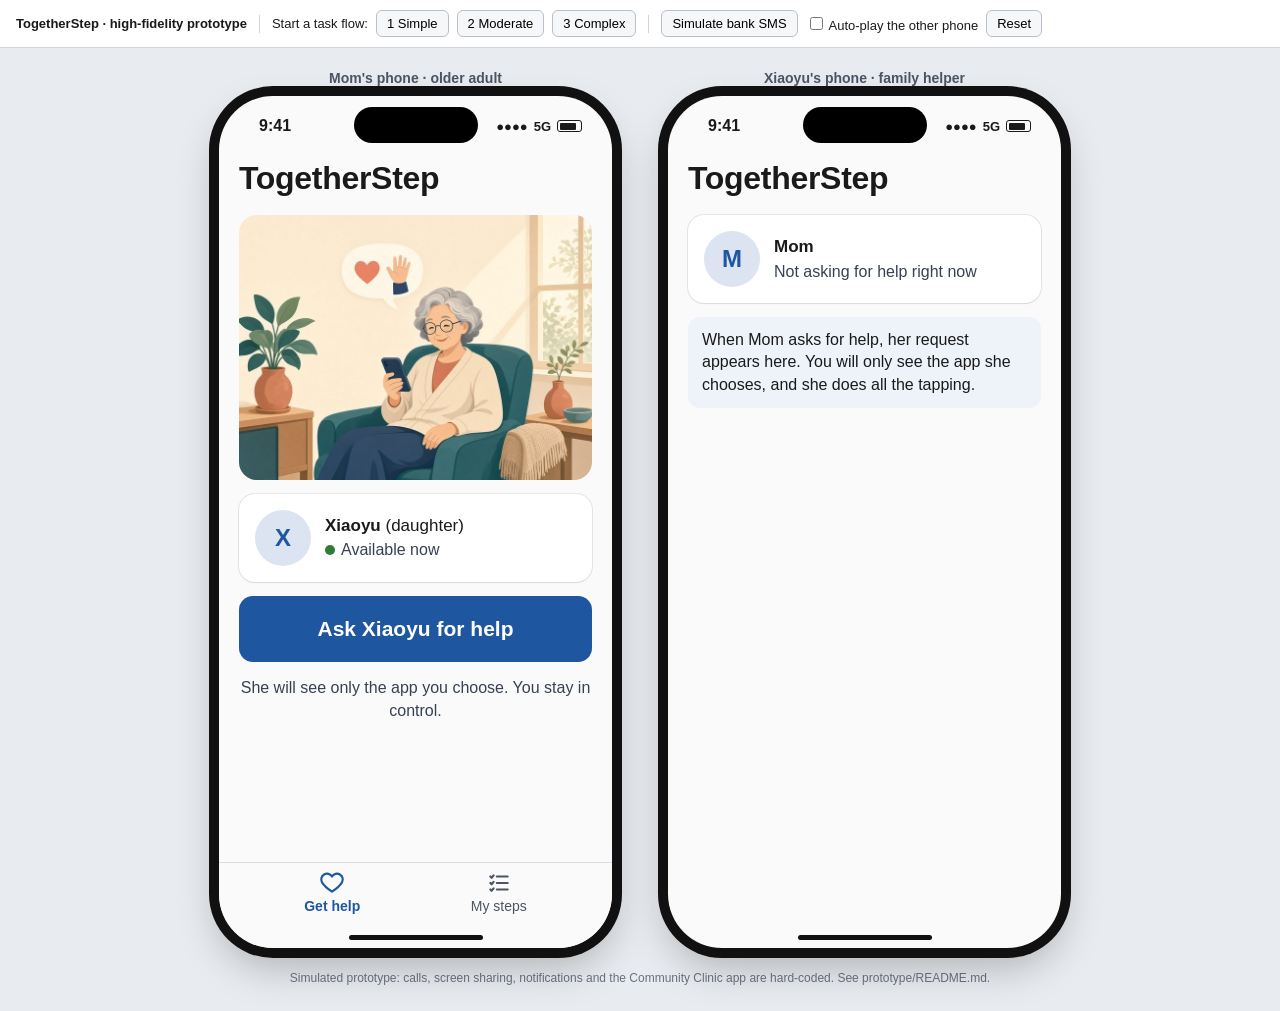
==== hi-fi/index.html @ 4c910368 "Publish the TogetherStep interactive prototype (HCI Assignment 2, Graduate Team 7) Co-authored-by: C" ====
<!doctype html>
<html lang="en">
<head>
<meta charset="utf-8">
<meta name="viewport" content="width=device-width, initial-scale=1">
<title>TogetherStep — high-fidelity prototype</title>
<link rel="stylesheet" href="app.css">
</head>
<body>
<header class="facil" id="facil">
  <strong>TogetherStep · high-fidelity prototype</strong>
  <span class="facil-sep"></span>
  <span>Start a task flow:</span>
  <button data-facil="flow:simple">1 Simple</button>
  <button data-facil="flow:moderate">2 Moderate</button>
  <button data-facil="flow:complex">3 Complex</button>
  <span class="facil-sep"></span>
  <button data-facil="event:bank-sms" title="Simulates a private SMS arriving on Mom's phone">Simulate bank SMS</button>
  <label><input type="checkbox" id="partnerToggle"> Auto-play the other phone</label>
  <button data-facil="reset">Reset</button>
</header>
<main class="stage" id="stage">
  <section class="device" data-role="elder">
    <h2 class="device-label">Mom's phone · older adult</h2>
    <div class="phone" id="phone-elder" aria-label="Mom's phone"></div>
  </section>
  <section class="device" data-role="helper">
    <h2 class="device-label">Xiaoyu's phone · family helper</h2>
    <div class="phone" id="phone-helper" aria-label="Xiaoyu's phone"></div>
  </section>
</main>
<p class="foot">Simulated prototype: calls, screen sharing, notifications and the Community Clinic app are hard-coded. See prototype/README.md.</p>
<div class="pres-title" id="presTitle"></div>
<div class="pres-caption" id="presCaption"></div>
<div class="pres-card" id="presCard"></div>
<script src="app.js"></script>
</body>
</html>
---- hi-fi/app.css ----
:root {
  --primary: #1e56a0;
  --primary-dark: #163f77;
  --accent: #f6993f;
  --safe: #2e7d32;
  --pause-border: #b45309;
  --pause-text: #7c2d12;
  --pause-fill: #fde7c7;
  --danger: #b91c1c;
  --surface: #fafafa;
  --card: #ffffff;
  --text: #1a1a1a;
  --text-2: #4b5563;
  --line: #d9dee5;
  --clinic: #0f766e;
  --font: -apple-system, BlinkMacSystemFont, "SF Pro Text", "Segoe UI", Roboto, "Helvetica Neue", Arial, sans-serif;
}
* { box-sizing: border-box; }
body { margin: 0; background: #e8ebef; font-family: var(--font); color: var(--text); }
button { font-family: inherit; }
.facil { display: flex; flex-wrap: wrap; gap: 8px; align-items: center; padding: 10px 16px; background: #fff; border-bottom: 1px solid #d0d5dc; font-size: 13px; }
.facil button { font: inherit; padding: 5px 10px; border: 1px solid #b8c0cc; border-radius: 6px; background: #f6f7f9; cursor: pointer; }
.facil-sep { width: 1px; height: 18px; background: #d0d5dc; margin: 0 4px; }
.stage { display: flex; gap: 56px; justify-content: center; padding: 22px; flex-wrap: wrap; }
.device-label { font: 600 14px var(--font); color: #4b5563; text-align: center; margin: 0 0 10px; }
.foot { text-align: center; color: #6b7280; font-size: 12px; margin: 0 0 24px; }
body.solo .facil, body.solo .device-label, body.solo .foot { display: none; }

/* presentation mode for the demo video (?present=1) */
body.present { background: #eef1f5; overflow: hidden; }
body.present .facil, body.present .foot { display: none; }
body.present .stage { gap: 120px; padding: 74px 0 0; }
body.present .device-label { font-size: 20px; color: #1f2937; margin-bottom: 14px; }
.pres-title { position: fixed; top: 22px; left: 40px; font: 700 26px var(--font); color: #1e3a5f; z-index: 90; display: none; }
.pres-title small { font-weight: 500; color: #4b5563; margin-left: 12px; font-size: 20px; }
.pres-caption { position: fixed; left: 50%; bottom: 26px; transform: translateX(-50%); max-width: 1400px; width: 80%; background: rgba(17, 24, 39, .9); color: #fff; font: 500 26px/1.4 var(--font); padding: 16px 28px; border-radius: 16px; text-align: center; z-index: 90; display: none; }
body.present .pres-title, body.present .pres-caption:not(:empty) { display: block; }
.pres-card { position: fixed; inset: 0; background: linear-gradient(135deg, #fbf6ee, #e6eef8); z-index: 95; display: none; flex-direction: column; align-items: center; justify-content: center; text-align: center; gap: 18px; font-family: var(--font); color: #1a1a1a; }
.pres-card.on { display: flex; }
.pres-card h1 { font-size: 64px; margin: 0; color: #1e3a5f; }
.pres-card p { font-size: 28px; max-width: 1200px; line-height: 1.45; color: #374151; }
.pres-card img { width: 420px; border-radius: 24px; }
.ripple { position: fixed; width: 54px; height: 54px; margin: -27px 0 0 -27px; border-radius: 50%; background: rgba(246, 153, 63, .45); border: 3px solid rgba(246, 153, 63, .9); pointer-events: none; z-index: 99; animation: rip .7s ease-out forwards; }
@keyframes rip { from { transform: scale(.4); opacity: 1; } to { transform: scale(1.6); opacity: 0; } }
body.solo .stage { padding: 0; }
body.solo .device:not(.active) { display: none; }

/* device chrome */
.phone { position: relative; width: 393px; height: 852px; border-radius: 54px; background: var(--surface); overflow: hidden; box-shadow: 0 0 0 10px #111, 0 18px 40px rgba(0,0,0,.25); }
.island { position: absolute; top: 11px; left: 50%; width: 124px; height: 36px; margin-left: -62px; background: #000; border-radius: 20px; z-index: 60; }
.status { position: absolute; top: 0; left: 0; right: 0; height: 54px; display: flex; justify-content: space-between; align-items: center; padding: 6px 30px 0 40px; font-size: 16px; font-weight: 600; z-index: 55; }
.status .icons { display: flex; gap: 6px; align-items: center; font-size: 13px; }
.batt { width: 25px; height: 12px; border: 1.6px solid currentColor; border-radius: 3px; position: relative; }
.batt::after { content: ""; position: absolute; inset: 1.5px 5px 1.5px 1.5px; background: currentColor; border-radius: 1px; }
.home-ind { position: absolute; bottom: 8px; left: 50%; width: 134px; height: 5px; margin-left: -67px; border-radius: 3px; background: #111; z-index: 58; }
.view { position: absolute; inset: 54px 0 0 0; display: flex; flex-direction: column; }
.scroll { flex: 1; overflow-y: auto; padding: 8px 20px 28px; display: flex; flex-direction: column; gap: 14px; }
.has-tabs .scroll { padding-bottom: 100px; }

/* navigation */
.nav { display: flex; align-items: center; justify-content: space-between; min-height: 48px; padding: 0 12px; }
.nav .nav-btn { min-width: 48px; min-height: 44px; border: 0; background: none; color: var(--primary); font-size: 17px; padding: 0 8px; cursor: pointer; }
.nav .nav-title { font-size: 17px; font-weight: 600; }
.large-title { font-size: 32px; font-weight: 700; margin: 2px 0 4px; letter-spacing: -.3px; }
.tabbar { position: absolute; left: 0; right: 0; bottom: 0; height: 86px; background: rgba(250,250,250,.96); border-top: 1px solid var(--line); display: flex; padding: 6px 30px 30px; z-index: 40; }
.tab { flex: 1; border: 0; background: none; display: flex; flex-direction: column; align-items: center; gap: 2px; font-size: 14px; color: #4b5563; cursor: pointer; min-height: 48px; }
.tab .ic { width: 26px; height: 26px; }
.ic { width: 22px; height: 22px; fill: none; stroke: currentColor; stroke-width: 2; stroke-linecap: round; stroke-linejoin: round; flex: none; }
.app-ico .ic { width: 22px; height: 22px; color: #fff; }
.big-tick .ic { width: 48px; height: 48px; stroke-width: 2.6; }
.big-icon { width: 76px; height: 76px; border-radius: 50%; background: #e8eef7; color: var(--primary); display: flex; align-items: center; justify-content: center; margin: 24px auto 4px; }
.big-icon .ic { width: 38px; height: 38px; }
.big-icon.amber { background: var(--pause-fill); color: var(--pause-text); }
.illus { width: 100%; border-radius: 18px; display: block; }
.illus.sm { width: 168px; margin: 18px auto 0; border-radius: 24px; }
.chev { margin-left: auto; color: #6b7280; }
.tool .ic { width: 24px; height: 24px; }
.scope-chip .ic { width: 16px; height: 16px; }
.list-row.disabled { color: #374151; background: #f3f4f6; }
.mirror-wrap.pointing [data-target]::after { content: ""; position: absolute; inset: -8px -4px; }
.mirror-wrap.pointing [data-target] { position: relative; }
.tab.on { color: var(--primary); font-weight: 600; }

/* text */
h2 { font-size: 22px; margin: 4px 0; }
p { margin: 0; font-size: 17px; line-height: 1.45; }
.sub { color: var(--text-2); }
.small { font-size: 15px; }
.center { text-align: center; }
.spacer { flex: 1; }

/* buttons */
.btn { display: flex; align-items: center; justify-content: center; gap: 8px; width: 100%; min-height: 56px; border-radius: 14px; border: 2px solid transparent; font-size: 19px; font-weight: 600; padding: 10px 16px; cursor: pointer; text-align: center; }
.btn-lg { min-height: 66px; font-size: 21px; }
.btn-primary { background: var(--primary); color: #fff; }
.btn-primary:disabled { background: #9aa5b4; cursor: default; }
.btn-secondary { background: #fff; color: var(--primary); border-color: var(--primary); }
.btn-danger { background: #fff; color: var(--danger); border-color: var(--danger); }
.btn-ghost { background: none; color: var(--primary); min-height: 48px; }
.btn-row { display: flex; gap: 12px; }
.btn-row > .btn { flex: 1; }

/* cards & lists */
.card { background: var(--card); border-radius: 16px; padding: 16px; box-shadow: 0 1px 2px rgba(0,0,0,.06), 0 0 0 1px #e5e7eb; }
.helper-card { display: flex; gap: 14px; align-items: center; }
.avatar { width: 56px; height: 56px; border-radius: 50%; background: #dbe4f0; color: var(--primary); display: flex; align-items: center; justify-content: center; font-weight: 700; font-size: 24px; flex: none; }
.avatar.sm { width: 40px; height: 40px; font-size: 18px; }
.status-dot { display: inline-block; width: 10px; height: 10px; border-radius: 50%; background: var(--safe); margin-right: 6px; }
.list { background: var(--card); border-radius: 16px; overflow: hidden; box-shadow: 0 0 0 1px #e5e7eb; }
.list-row { display: flex; align-items: center; gap: 14px; min-height: 66px; padding: 10px 16px; border-top: 1px solid #eef0f3; width: 100%; background: none; border-left: 0; border-right: 0; border-bottom: 0; text-align: left; font-size: 18px; cursor: pointer; color: var(--text); }
.list-row:first-child { border-top: 0; }
.list-row.sel { background: #eaf1fb; }
.list-row.disabled { color: #8a94a3; cursor: default; }
.app-ico { width: 40px; height: 40px; border-radius: 10px; display: flex; align-items: center; justify-content: center; color: #fff; font-weight: 700; font-size: 18px; flex: none; }
.radio { margin-left: auto; width: 26px; height: 26px; border-radius: 50%; border: 2px solid #9aa5b4; flex: none; display: flex; align-items: center; justify-content: center; color: #fff; font-size: 15px; }
.list-row.sel .radio { background: var(--primary); border-color: var(--primary); }
.facts { display: flex; flex-direction: column; gap: 10px; }
.fact { display: flex; gap: 10px; align-items: flex-start; font-size: 17px; line-height: 1.4; }
.fact .mk { width: 26px; height: 26px; border-radius: 50%; flex: none; display: flex; align-items: center; justify-content: center; font-size: 15px; font-weight: 700; color: #fff; }
.mk.yes { background: var(--safe); }
.mk.no { background: #6b7280; }
.info { background: #eef3fa; border-radius: 12px; padding: 12px 14px; font-size: 16px; line-height: 1.4; }

/* sharing overlay (older adult) */
.share-frame { position: absolute; inset: 0; border: 6px solid var(--safe); border-radius: 54px; pointer-events: none; z-index: 45; }
.share-frame.paused { border-color: var(--pause-border); border-style: dashed; }
.share-bar { display: flex; align-items: center; gap: 8px; margin: 0 10px; padding: 8px 8px 8px 14px; border-radius: 14px; background: #e8f3ea; color: #14532d; font-size: 15px; font-weight: 600; }
.share-bar .lbl { flex: 1; line-height: 1.25; }
.share-bar .sb-btn { min-height: 44px; min-width: 64px; border-radius: 10px; border: 2px solid #14532d; background: #fff; color: #14532d; font-size: 16px; font-weight: 600; cursor: pointer; padding: 0 10px; }
.share-bar .sb-btn.end { border-color: var(--danger); color: var(--danger); }
.share-bar.paused { background: var(--pause-fill); color: var(--pause-text); }
.share-bar .presence { font-weight: 400; font-size: 14px; }
.scope-chip.paused { background: var(--pause-fill); color: var(--pause-text); }
.scope-chip.ended { background: #e5e7eb; color: #374151; }

/* clinic app (simulated third-party app) */
.clinic-head { background: var(--clinic); color: #fff; padding: 12px 18px 14px; }
.clinic-head .ttl { font-size: 20px; font-weight: 700; }
.clinic-head .sub2 { font-size: 14px; opacity: .9; }
.clinic-body { padding: 16px 18px; display: flex; flex-direction: column; gap: 14px; }
.clinic-card { background: #fff; border-radius: 14px; padding: 14px 16px; box-shadow: 0 0 0 1px #dfe5e3; }
.clinic-card .k { font-size: 14px; color: #5b6770; }
.clinic-card .v { font-size: 18px; font-weight: 600; }
.badge { display: inline-block; border-radius: 999px; padding: 3px 10px; font-size: 14px; font-weight: 600; background: #fff4d6; color: #7a4b00; }
.badge.ok { background: #dcf3e2; color: #14532d; }
.c-btn { width: 100%; min-height: 56px; border-radius: 12px; border: 0; background: var(--clinic); color: #fff; font-size: 19px; font-weight: 600; cursor: pointer; }
.c-btn.outline { background: #fff; color: var(--clinic); border: 2px solid var(--clinic); }
.c-link { background: none; border: 0; color: var(--clinic); font-size: 17px; min-height: 44px; cursor: pointer; }
.new-note { background: #fff4d6; color: #7a4b00; border-radius: 10px; padding: 8px 12px; font-size: 15px; }
.is-marked { position: relative; outline: 5px solid var(--accent); outline-offset: 6px; border-radius: 12px; animation: pulse 1.6s ease-in-out infinite; }
@keyframes pulse { 50% { outline-offset: 10px; outline-color: #fbbf74; } }
.big-tick { width: 84px; height: 84px; border-radius: 50%; background: #dcf3e2; color: var(--safe); display: flex; align-items: center; justify-content: center; font-size: 46px; margin: 8px auto 0; }

/* explanation card */
.explain-card { position: absolute; left: 12px; right: 12px; bottom: 20px; background: #fff; border-radius: 20px; padding: 16px; box-shadow: 0 10px 30px rgba(0,0,0,.22), 0 0 0 2px var(--accent); z-index: 46; display: flex; flex-direction: column; gap: 10px; }
.explain-card .who { display: flex; align-items: center; gap: 10px; font-size: 15px; color: var(--text-2); }
.explain-card .say { font-size: 21px; font-weight: 600; line-height: 1.35; }
.explain-card .hint { font-size: 16px; color: var(--text-2); }
.explain-card .btn { min-height: 50px; font-size: 17px; }
.flash { animation: flash .6s 2; }
@keyframes flash { 50% { background: #fff1de; } }

/* overlays */
.scrim { position: absolute; inset: 0; background: rgba(0,0,0,.35); z-index: 50; }
.sheet { position: absolute; left: 0; right: 0; bottom: 0; background: #fff; border-radius: 22px 22px 0 0; padding: 10px 20px 36px; z-index: 51; display: flex; flex-direction: column; gap: 12px; max-height: 78%; overflow-y: auto; }
.sheet .grab { width: 40px; height: 5px; border-radius: 3px; background: #c9ced6; margin: 0 auto 6px; }
.alert { position: absolute; left: 36px; right: 36px; top: 300px; background: #fff; border-radius: 18px; z-index: 52; padding: 20px 18px 12px; text-align: center; display: flex; flex-direction: column; gap: 10px; box-shadow: 0 10px 30px rgba(0,0,0,.25); }
.alert h3 { margin: 0; font-size: 19px; }
.toast { position: absolute; left: 16px; right: 16px; bottom: 34px; background: #1f2937; color: #fff; border-radius: 14px; padding: 13px 16px; font-size: 16px; z-index: 57; text-align: center; }
.notif { position: absolute; top: 56px; left: 10px; right: 10px; background: rgba(255,255,255,.98); border-radius: 18px; padding: 12px 14px; z-index: 56; box-shadow: 0 8px 24px rgba(0,0,0,.18); font-size: 15px; display: flex; gap: 10px; }
.notif .app-ico { width: 34px; height: 34px; font-size: 14px; }
.chip { display: inline-flex; align-items: center; min-height: 44px; border-radius: 22px; border: 2px solid #c3ccd8; background: #fff; padding: 6px 14px; font-size: 16px; margin: 0 8px 8px 0; cursor: pointer; text-align: left; }
.chip.on { border-color: var(--primary); background: #eaf1fb; color: var(--primary); font-weight: 600; }
.field { width: 100%; min-height: 52px; border-radius: 12px; border: 2px solid #c3ccd8; padding: 10px 12px; font-size: 17px; font-family: inherit; }
.preview { border: 2px dashed var(--accent); border-radius: 14px; padding: 10px 12px; font-size: 16px; }

/* helper view */
.scope-chip { display: inline-flex; align-items: center; gap: 6px; background: #e8f3ea; color: #14532d; border-radius: 999px; padding: 6px 12px; font-size: 15px; font-weight: 600; align-self: flex-start; }
.mirror-wrap { position: relative; height: 452px; border-radius: 22px; overflow: hidden; background: #fff; box-shadow: 0 0 0 3px #111; flex: none; }
.mirror { position: absolute; top: 0; left: 0; width: 393px; transform: scale(.898); transform-origin: top left; pointer-events: none; }
.mirror-wrap.pointing { box-shadow: 0 0 0 4px var(--accent); cursor: crosshair; }
.mirror-wrap.pointing .mirror { pointer-events: auto; }
.mirror-wrap.pointing [data-target] { outline: 3px dashed var(--accent); outline-offset: 3px; cursor: pointer; }
.mirror-cover { position: absolute; inset: 0; background: #f3f4f6; display: flex; flex-direction: column; align-items: center; justify-content: center; text-align: center; padding: 28px; gap: 8px; z-index: 3; }
.mirror-cover .big { font-size: 40px; }
.tools { display: grid; grid-template-columns: 1fr 1fr 1fr; gap: 10px; }
.tool { min-height: 64px; border-radius: 14px; border: 2px solid #c3ccd8; background: #fff; display: flex; flex-direction: column; align-items: center; justify-content: center; font-size: 15px; font-weight: 600; color: var(--text); cursor: pointer; gap: 2px; }
.tool .ico { font-size: 20px; }
.tool.on { border-color: var(--accent); background: #fff4e8; }
.status-line { font-size: 16px; padding: 10px 12px; border-radius: 12px; background: #eef3fa; }
.status-line.ok { background: #dcf3e2; color: #14532d; font-weight: 600; }
.call-screen { display: flex; flex-direction: column; align-items: center; gap: 14px; padding-top: 40px; text-align: center; }
.pulse-ring { width: 120px; height: 120px; border-radius: 50%; background: #dbe4f0; display: flex; align-items: center; justify-content: center; font-size: 46px; font-weight: 700; color: var(--primary); box-shadow: 0 0 0 0 rgba(30,86,160,.35); animation: ring 1.6s infinite; }
@keyframes ring { 70% { box-shadow: 0 0 0 22px rgba(30,86,160,0); } 100% { box-shadow: 0 0 0 0 rgba(30,86,160,0); } }
.step-list { margin: 0; padding: 0; list-style: none; display: flex; flex-direction: column; gap: 10px; }
.step-list li { display: flex; gap: 12px; align-items: flex-start; font-size: 18px; line-height: 1.4; }
.step-list .n { width: 30px; height: 30px; border-radius: 50%; background: var(--primary); color: #fff; display: flex; align-items: center; justify-content: center; font-weight: 700; font-size: 16px; flex: none; }
.step-list [contenteditable="true"] { border-bottom: 2px dashed var(--primary); outline: none; }

/* ---------- high-fidelity refinements (heuristic-evaluation fixes) ---------- */
:root { --paused: #334155; --paused-fill: #e2e8f0; --marker: #b45309; }
p.small, .small { font-size: 16px; }
.sub { color: #374151; }
.share-bar { flex-direction: column; align-items: stretch; gap: 8px; padding: 10px 12px; }
.share-bar .sb-top { display: flex; align-items: center; gap: 8px; font-size: 17px; font-weight: 700; }
.share-bar .sb-top .ic { width: 20px; height: 20px; }
.share-bar .callpill { margin-left: auto; display: inline-flex; align-items: center; gap: 4px; font-size: 15px; font-weight: 600; background: rgba(255,255,255,.7); border-radius: 999px; padding: 3px 9px; border: 0; color: inherit; min-height: 32px; cursor: pointer; }
.share-bar .callpill .ic { width: 16px; height: 16px; }
.share-bar .sb-row { display: flex; gap: 10px; }
.share-bar .sb-btn { flex: 1; min-height: 50px; display: inline-flex; align-items: center; justify-content: center; gap: 6px; font-size: 18px; }
.share-bar .sb-btn .ic { width: 20px; height: 20px; }
.share-bar.paused { background: var(--paused-fill); color: var(--paused); }
.share-bar.paused .sb-btn { border-color: var(--paused); color: var(--paused); }
.share-bar.paused .sb-btn.resume { background: var(--primary); border-color: var(--primary); color: #fff; }
.share-bar .presence2 { font-size: 16px; font-weight: 500; }
.share-frame.paused { border: 6px solid var(--paused); border-style: solid; }
.is-marked { outline: 5px solid var(--marker); outline-offset: 6px; box-shadow: 0 0 0 12px rgba(180, 83, 9, .18); animation: pulse2 1.6s ease-in-out infinite; }
@keyframes pulse2 { 50% { box-shadow: 0 0 0 18px rgba(180, 83, 9, .08); } }
.mark-tag { display: inline-flex; align-items: center; gap: 6px; align-self: center; background: var(--marker); color: #fff; font-size: 16px; font-weight: 700; border-radius: 999px; padding: 6px 12px; margin-top: 4px; }
.mark-tag .ic { width: 18px; height: 18px; }
.tip { margin: 8px 10px 0; background: #fff; border-radius: 18px; padding: 12px 14px; box-shadow: 0 6px 18px rgba(0,0,0,.14), 0 0 0 2px var(--marker); display: flex; flex-direction: column; gap: 8px; }
.tip .who { display: flex; align-items: center; gap: 8px; font-size: 16px; color: #374151; }
.tip .who .grow { flex: 1; }
.tip .say { font-size: 20px; font-weight: 600; line-height: 1.35; }
.tip .qa { font-size: 16px; background: #f3f4f6; border-radius: 10px; padding: 8px 10px; max-height: 92px; overflow-y: auto; }
.tip .tip-row { display: flex; gap: 8px; }
.tip .tip-row .btn { min-height: 48px; font-size: 16px; padding: 6px 8px; }
.tip.speaking { box-shadow: 0 6px 18px rgba(0,0,0,.14), 0 0 0 4px var(--primary); }
.tip-mini { margin: 8px 10px 0; display: flex; align-items: center; gap: 8px; background: #fff; border-radius: 14px; padding: 6px 8px 6px 12px; box-shadow: 0 0 0 2px var(--marker); font-size: 16px; }
.tip-mini .btn { width: auto; min-height: 44px; font-size: 16px; padding: 4px 14px; margin-left: auto; }
.hint-inline { color: #7c2d12; background: #fff4e6; border-radius: 10px; padding: 8px 12px; font-size: 16px; }
.fact .mk.shield { background: var(--primary); }
.fact .mk .ic { width: 16px; height: 16px; stroke-width: 2.6; color: #fff; }
.chips-label { font-size: 16px; color: #374151; margin-top: 4px; }
.textarea { width: 100%; min-height: 64px; border-radius: 12px; border: 2px solid var(--primary); padding: 10px 12px; font: 18px/1.4 var(--font); resize: vertical; }
.step-edit { display: flex; gap: 10px; align-items: flex-start; }
.ended-banner { display: flex; gap: 12px; align-items: center; background: #dcf3e2; color: #14532d; border-radius: 16px; padding: 12px 14px; }
.ended-banner .ic { width: 30px; height: 30px; flex: none; }
.ended-banner b { font-size: 20px; }
.warn-banner { background: #fef3c7; color: #78350f; border-radius: 16px; padding: 12px 14px; font-size: 17px; }
.last-time { font-size: 16px; color: #374151; border-top: 1px solid #e5e7eb; padding-top: 8px; margin-top: 4px; }
.field-label { font-size: 16px; font-weight: 600; }
.mirror-wrap { overflow-y: auto; }
.mirror-wrap .mirror { position: relative; transform: none; zoom: .898; }
.mirror-wrap.pointing [data-target] { outline: 3px dashed var(--marker); }
.mirror-hint { font-size: 15px; color: #374151; text-align: center; }
.tool[disabled] { opacity: .55; cursor: default; }
.toast { pointer-events: none; }
.saved-card { display: flex; gap: 12px; align-items: center; width: 100%; text-align: left; border: 0; cursor: pointer; font: inherit; }
.reply-chips .chip { font-size: 16px; }
.danger-text { color: var(--danger); }
.c-link { min-height: 48px; font-size: 18px; }
.list-row.disabled { color: #374151; background: #f3f4f6; }
.share-bar .callpill { min-height: 44px; padding: 4px 12px; }
.chip { min-height: 48px; }
.nav .nav-btn { min-height: 48px; }
.status-line a { display: inline-flex; align-items: center; min-height: 44px; padding: 0 6px; font-weight: 600; color: var(--primary); }
.clinic-card .k, .clinic-head .sub2, .badge { font-size: 15px; }
.sheet { max-height: 90%; padding-bottom: 44px; }
.sheet .illus.sm { width: 92px !important; margin-top: 0 !important; }
.scope-chip.paused, .big-icon.amber { background: var(--paused-fill); color: var(--paused); }
.preview { border: 2px solid #c3ccd8; background: #f8fafc; }

.share-bar.paused .sb-btn.resume { background: #fff; border-color: var(--primary); color: var(--primary); }
.share-bar.paused .sb-btn.end, .share-bar .sb-btn.end { border-color: var(--danger); color: var(--danger); }
button.notif { border: 0; text-align: left; font: inherit; color: inherit; cursor: pointer; }
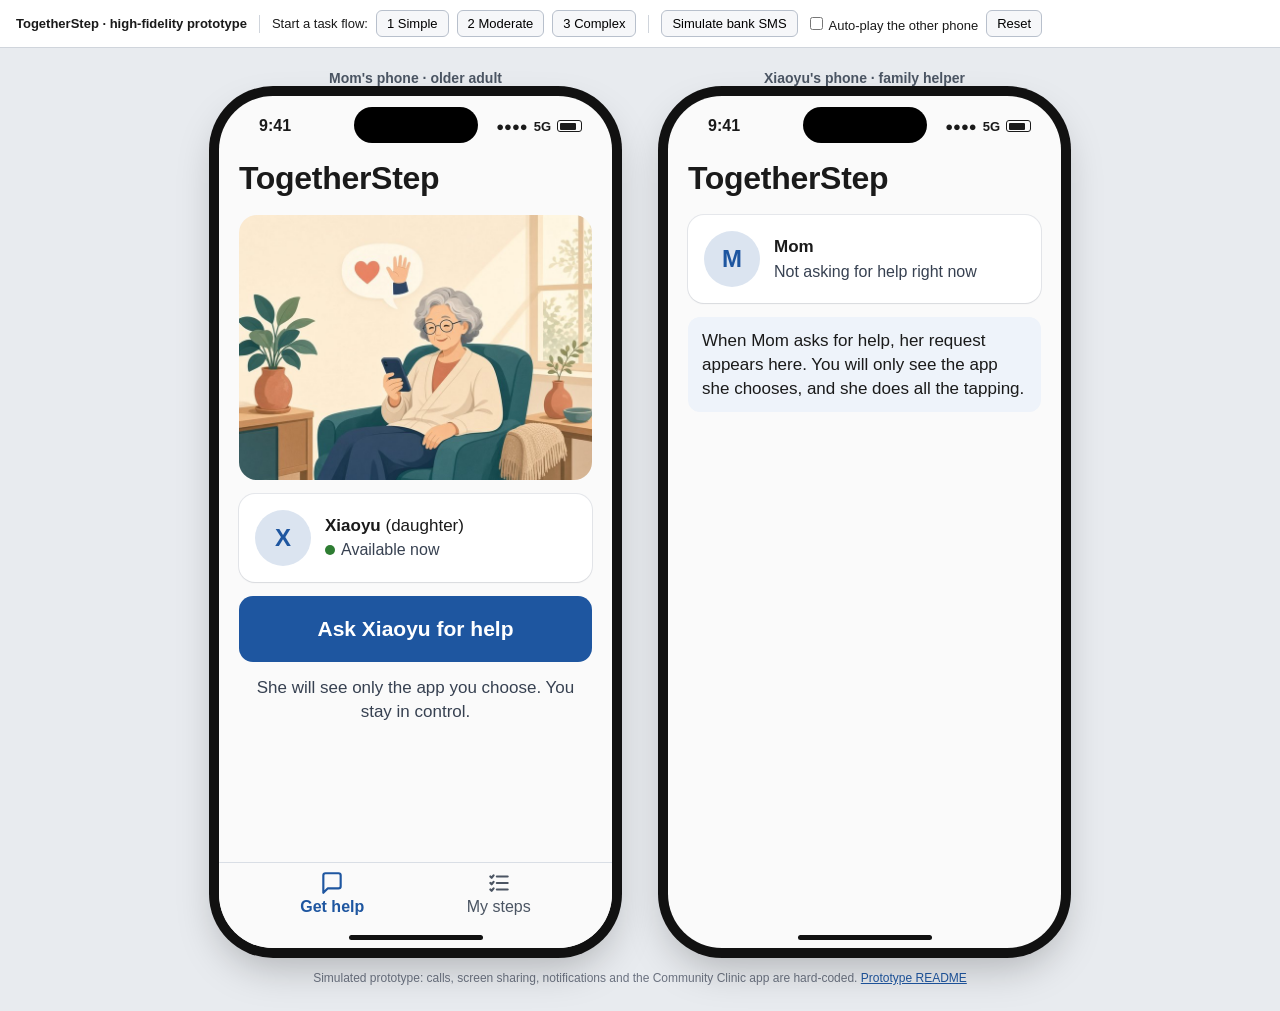
==== commit 68de984c: "Sync the Phase 4 high-fidelity prototype, screen gallery and README Co-authored-by: Cursor <cursorag" ====
--- a/hi-fi/index.html
+++ b/hi-fi/index.html
@@ -29,7 +29,7 @@
     <div class="phone" id="phone-helper" aria-label="Xiaoyu's phone"></div>
   </section>
 </main>
-<p class="foot">Simulated prototype: calls, screen sharing, notifications and the Community Clinic app are hard-coded. See prototype/README.md.</p>
+<p class="foot">Simulated prototype: calls, screen sharing, notifications and the Community Clinic app are hard-coded. <a href="../README.md">Prototype README</a></p>
 <div class="pres-title" id="presTitle"></div>
 <div class="pres-caption" id="presCaption"></div>
 <div class="pres-card" id="presCard"></div>
--- a/hi-fi/app.css
+++ b/hi-fi/app.css
@@ -24,6 +24,7 @@
 .stage { display: flex; gap: 56px; justify-content: center; padding: 22px; flex-wrap: wrap; }
 .device-label { font: 600 14px var(--font); color: #4b5563; text-align: center; margin: 0 0 10px; }
 .foot { text-align: center; color: #6b7280; font-size: 12px; margin: 0 0 24px; }
+.foot a { color: var(--primary); }
 body.solo .facil, body.solo .device-label, body.solo .foot { display: none; }
 
 /* presentation mode for the demo video (?present=1) */
@@ -63,7 +64,7 @@
 .nav .nav-title { font-size: 17px; font-weight: 600; }
 .large-title { font-size: 32px; font-weight: 700; margin: 2px 0 4px; letter-spacing: -.3px; }
 .tabbar { position: absolute; left: 0; right: 0; bottom: 0; height: 86px; background: rgba(250,250,250,.96); border-top: 1px solid var(--line); display: flex; padding: 6px 30px 30px; z-index: 40; }
-.tab { flex: 1; border: 0; background: none; display: flex; flex-direction: column; align-items: center; gap: 2px; font-size: 14px; color: #4b5563; cursor: pointer; min-height: 48px; }
+.tab { flex: 1; border: 0; background: none; display: flex; flex-direction: column; align-items: center; gap: 2px; font-size: 16px; color: #4b5563; cursor: pointer; min-height: 48px; }
 .tab .ic { width: 26px; height: 26px; }
 .ic { width: 22px; height: 22px; fill: none; stroke: currentColor; stroke-width: 2; stroke-linecap: round; stroke-linejoin: round; flex: none; }
 .app-ico .ic { width: 22px; height: 22px; color: #fff; }
@@ -85,7 +86,7 @@
 h2 { font-size: 22px; margin: 4px 0; }
 p { margin: 0; font-size: 17px; line-height: 1.45; }
 .sub { color: var(--text-2); }
-.small { font-size: 15px; }
+.small { font-size: 16px; }
 .center { text-align: center; }
 .spacer { flex: 1; }
 
@@ -119,41 +120,40 @@
 .fact .mk { width: 26px; height: 26px; border-radius: 50%; flex: none; display: flex; align-items: center; justify-content: center; font-size: 15px; font-weight: 700; color: #fff; }
 .mk.yes { background: var(--safe); }
 .mk.no { background: #6b7280; }
-.info { background: #eef3fa; border-radius: 12px; padding: 12px 14px; font-size: 16px; line-height: 1.4; }
+.info { background: #eef3fa; border-radius: 12px; padding: 12px 14px; font-size: 17px; line-height: 1.4; }
 
 /* sharing overlay (older adult) */
 .share-frame { position: absolute; inset: 0; border: 6px solid var(--safe); border-radius: 54px; pointer-events: none; z-index: 45; }
 .share-frame.paused { border-color: var(--pause-border); border-style: dashed; }
-.share-bar { display: flex; align-items: center; gap: 8px; margin: 0 10px; padding: 8px 8px 8px 14px; border-radius: 14px; background: #e8f3ea; color: #14532d; font-size: 15px; font-weight: 600; }
+.share-bar { display: flex; align-items: center; gap: 8px; margin: 0 10px; padding: 8px 8px 8px 14px; border-radius: 14px; background: #e8f3ea; color: #14532d; font-size: 16px; font-weight: 600; }
 .share-bar .lbl { flex: 1; line-height: 1.25; }
 .share-bar .sb-btn { min-height: 44px; min-width: 64px; border-radius: 10px; border: 2px solid #14532d; background: #fff; color: #14532d; font-size: 16px; font-weight: 600; cursor: pointer; padding: 0 10px; }
 .share-bar .sb-btn.end { border-color: var(--danger); color: var(--danger); }
 .share-bar.paused { background: var(--pause-fill); color: var(--pause-text); }
-.share-bar .presence { font-weight: 400; font-size: 14px; }
+.share-bar .presence { font-weight: 400; font-size: 16px; }
 .scope-chip.paused { background: var(--pause-fill); color: var(--pause-text); }
 .scope-chip.ended { background: #e5e7eb; color: #374151; }
 
 /* clinic app (simulated third-party app) */
 .clinic-head { background: var(--clinic); color: #fff; padding: 12px 18px 14px; }
 .clinic-head .ttl { font-size: 20px; font-weight: 700; }
-.clinic-head .sub2 { font-size: 14px; opacity: .9; }
+.clinic-head .sub2 { font-size: 16px; opacity: .92; }
 .clinic-body { padding: 16px 18px; display: flex; flex-direction: column; gap: 14px; }
 .clinic-card { background: #fff; border-radius: 14px; padding: 14px 16px; box-shadow: 0 0 0 1px #dfe5e3; }
-.clinic-card .k { font-size: 14px; color: #5b6770; }
-.clinic-card .v { font-size: 18px; font-weight: 600; }
-.badge { display: inline-block; border-radius: 999px; padding: 3px 10px; font-size: 14px; font-weight: 600; background: #fff4d6; color: #7a4b00; }
+.clinic-card .k { font-size: 16px; color: #4b5563; }
+.clinic-card .v { font-size: 19px; font-weight: 600; }
+.badge { display: inline-block; border-radius: 999px; padding: 4px 10px; font-size: 16px; font-weight: 600; background: #fff4d6; color: #7a4b00; }
 .badge.ok { background: #dcf3e2; color: #14532d; }
 .c-btn { width: 100%; min-height: 56px; border-radius: 12px; border: 0; background: var(--clinic); color: #fff; font-size: 19px; font-weight: 600; cursor: pointer; }
 .c-btn.outline { background: #fff; color: var(--clinic); border: 2px solid var(--clinic); }
-.c-link { background: none; border: 0; color: var(--clinic); font-size: 17px; min-height: 44px; cursor: pointer; }
-.new-note { background: #fff4d6; color: #7a4b00; border-radius: 10px; padding: 8px 12px; font-size: 15px; }
-.is-marked { position: relative; outline: 5px solid var(--accent); outline-offset: 6px; border-radius: 12px; animation: pulse 1.6s ease-in-out infinite; }
-@keyframes pulse { 50% { outline-offset: 10px; outline-color: #fbbf74; } }
+.c-link { background: none; border: 0; color: var(--clinic); font-size: 18px; min-height: 48px; cursor: pointer; }
+.new-note { background: #fff4d6; color: #7a4b00; border-radius: 10px; padding: 8px 12px; font-size: 16px; }
+.is-marked { position: relative; outline: 5px solid var(--accent); outline-offset: 6px; border-radius: 12px; }
 .big-tick { width: 84px; height: 84px; border-radius: 50%; background: #dcf3e2; color: var(--safe); display: flex; align-items: center; justify-content: center; font-size: 46px; margin: 8px auto 0; }
 
 /* explanation card */
 .explain-card { position: absolute; left: 12px; right: 12px; bottom: 20px; background: #fff; border-radius: 20px; padding: 16px; box-shadow: 0 10px 30px rgba(0,0,0,.22), 0 0 0 2px var(--accent); z-index: 46; display: flex; flex-direction: column; gap: 10px; }
-.explain-card .who { display: flex; align-items: center; gap: 10px; font-size: 15px; color: var(--text-2); }
+.explain-card .who { display: flex; align-items: center; gap: 10px; font-size: 16px; color: var(--text-2); }
 .explain-card .say { font-size: 21px; font-weight: 600; line-height: 1.35; }
 .explain-card .hint { font-size: 16px; color: var(--text-2); }
 .explain-card .btn { min-height: 50px; font-size: 17px; }
@@ -166,28 +166,31 @@
 .sheet .grab { width: 40px; height: 5px; border-radius: 3px; background: #c9ced6; margin: 0 auto 6px; }
 .alert { position: absolute; left: 36px; right: 36px; top: 300px; background: #fff; border-radius: 18px; z-index: 52; padding: 20px 18px 12px; text-align: center; display: flex; flex-direction: column; gap: 10px; box-shadow: 0 10px 30px rgba(0,0,0,.25); }
 .alert h3 { margin: 0; font-size: 19px; }
-.toast { position: absolute; left: 16px; right: 16px; bottom: 34px; background: #1f2937; color: #fff; border-radius: 14px; padding: 13px 16px; font-size: 16px; z-index: 57; text-align: center; }
-.notif { position: absolute; top: 56px; left: 10px; right: 10px; background: rgba(255,255,255,.98); border-radius: 18px; padding: 12px 14px; z-index: 56; box-shadow: 0 8px 24px rgba(0,0,0,.18); font-size: 15px; display: flex; gap: 10px; }
+.toast { position: absolute; left: 16px; right: 16px; bottom: 34px; background: #1f2937; color: #fff; border-radius: 14px; padding: 13px 16px; font-size: 16px; z-index: 57; text-align: center; pointer-events: none; }
+.notif { position: relative; margin: 6px 10px 0; background: #fff7ed; border: 2px solid #b45309; border-radius: 16px; padding: 10px 12px; z-index: 56; box-shadow: 0 4px 14px rgba(0,0,0,.12); font-size: 16px; display: flex; align-items: center; gap: 10px; }
+.notif.notif-top { position: absolute; top: 56px; left: 10px; right: 10px; margin: 0; }
 .notif .app-ico { width: 34px; height: 34px; font-size: 14px; }
-.chip { display: inline-flex; align-items: center; min-height: 44px; border-radius: 22px; border: 2px solid #c3ccd8; background: #fff; padding: 6px 14px; font-size: 16px; margin: 0 8px 8px 0; cursor: pointer; text-align: left; }
+.notif-dismiss-pill { margin-left: auto; background: #fff; border: 1.5px solid #7c2d12; color: #7c2d12; border-radius: 999px; padding: 4px 10px; font-size: 16px; font-weight: 600; flex: none; }
+.chip { display: inline-flex; align-items: center; min-height: 48px; border-radius: 22px; border: 2px solid #c3ccd8; background: #fff; padding: 6px 14px; font-size: 16px; margin: 0 8px 8px 0; cursor: pointer; text-align: left; }
 .chip.on { border-color: var(--primary); background: #eaf1fb; color: var(--primary); font-weight: 600; }
 .field { width: 100%; min-height: 52px; border-radius: 12px; border: 2px solid #c3ccd8; padding: 10px 12px; font-size: 17px; font-family: inherit; }
-.preview { border: 2px dashed var(--accent); border-radius: 14px; padding: 10px 12px; font-size: 16px; }
+.field:focus, .textarea:focus { outline: 3px solid var(--primary); outline-offset: 2px; border-color: var(--primary-dark); background: #f8fbff; }
+.preview { border: 2px solid #c3ccd8; background: #f8fafc; border-radius: 14px; padding: 10px 12px; font-size: 16px; }
 
 /* helper view */
-.scope-chip { display: inline-flex; align-items: center; gap: 6px; background: #e8f3ea; color: #14532d; border-radius: 999px; padding: 6px 12px; font-size: 15px; font-weight: 600; align-self: flex-start; }
-.mirror-wrap { position: relative; height: 452px; border-radius: 22px; overflow: hidden; background: #fff; box-shadow: 0 0 0 3px #111; flex: none; }
-.mirror { position: absolute; top: 0; left: 0; width: 393px; transform: scale(.898); transform-origin: top left; pointer-events: none; }
-.mirror-wrap.pointing { box-shadow: 0 0 0 4px var(--accent); cursor: crosshair; }
+.scope-chip { display: inline-flex; align-items: center; gap: 6px; background: #e8f3ea; color: #14532d; border-radius: 999px; padding: 6px 12px; font-size: 17px; font-weight: 600; align-self: flex-start; }
+.mirror-wrap { position: relative; height: 452px; border-radius: 22px; overflow-y: auto; overflow-x: hidden; background: #fff; box-shadow: 0 0 0 3px #111; flex: none; }
+.mirror-wrap .mirror { position: relative; width: 100%; zoom: .908; pointer-events: none; }
+.mirror-wrap.pointing { box-shadow: 0 0 0 4px var(--marker); cursor: crosshair; }
 .mirror-wrap.pointing .mirror { pointer-events: auto; }
-.mirror-wrap.pointing [data-target] { outline: 3px dashed var(--accent); outline-offset: 3px; cursor: pointer; }
+.mirror-wrap.pointing [data-target] { outline: 3px dashed var(--marker); outline-offset: 3px; cursor: pointer; }
 .mirror-cover { position: absolute; inset: 0; background: #f3f4f6; display: flex; flex-direction: column; align-items: center; justify-content: center; text-align: center; padding: 28px; gap: 8px; z-index: 3; }
 .mirror-cover .big { font-size: 40px; }
 .tools { display: grid; grid-template-columns: 1fr 1fr 1fr; gap: 10px; }
-.tool { min-height: 64px; border-radius: 14px; border: 2px solid #c3ccd8; background: #fff; display: flex; flex-direction: column; align-items: center; justify-content: center; font-size: 15px; font-weight: 600; color: var(--text); cursor: pointer; gap: 2px; }
+.tool { min-height: 64px; border-radius: 14px; border: 2px solid #c3ccd8; background: #fff; display: flex; flex-direction: column; align-items: center; justify-content: center; font-size: 17px; font-weight: 600; color: var(--text); cursor: pointer; gap: 2px; }
 .tool .ico { font-size: 20px; }
-.tool.on { border-color: var(--accent); background: #fff4e8; }
-.status-line { font-size: 16px; padding: 10px 12px; border-radius: 12px; background: #eef3fa; }
+.tool.on { border-color: var(--marker); background: #fff4e8; }
+.status-line { font-size: 17px; padding: 10px 12px; border-radius: 12px; background: #eef3fa; line-height: 1.4; }
 .status-line.ok { background: #dcf3e2; color: #14532d; font-weight: 600; }
 .call-screen { display: flex; flex-direction: column; align-items: center; gap: 14px; padding-top: 40px; text-align: center; }
 .pulse-ring { width: 120px; height: 120px; border-radius: 50%; background: #dbe4f0; display: flex; align-items: center; justify-content: center; font-size: 46px; font-weight: 700; color: var(--primary); box-shadow: 0 0 0 0 rgba(30,86,160,.35); animation: ring 1.6s infinite; }
@@ -195,30 +198,32 @@
 .step-list { margin: 0; padding: 0; list-style: none; display: flex; flex-direction: column; gap: 10px; }
 .step-list li { display: flex; gap: 12px; align-items: flex-start; font-size: 18px; line-height: 1.4; }
 .step-list .n { width: 30px; height: 30px; border-radius: 50%; background: var(--primary); color: #fff; display: flex; align-items: center; justify-content: center; font-weight: 700; font-size: 16px; flex: none; }
-.step-list [contenteditable="true"] { border-bottom: 2px dashed var(--primary); outline: none; }
+.step-list .minor-step { color: #374151; font-size: 16px; background: #f3f4f6; border-radius: 10px; padding: 6px 10px; }
 
 /* ---------- high-fidelity refinements (heuristic-evaluation fixes) ---------- */
 :root { --paused: #334155; --paused-fill: #e2e8f0; --marker: #b45309; }
 p.small, .small { font-size: 16px; }
 .sub { color: #374151; }
+.privacy-note { font-size: 17px; color: #374151; }
 .share-bar { flex-direction: column; align-items: stretch; gap: 8px; padding: 10px 12px; }
 .share-bar .sb-top { display: flex; align-items: center; gap: 8px; font-size: 17px; font-weight: 700; }
 .share-bar .sb-top .ic { width: 20px; height: 20px; }
-.share-bar .callpill { margin-left: auto; display: inline-flex; align-items: center; gap: 4px; font-size: 15px; font-weight: 600; background: rgba(255,255,255,.7); border-radius: 999px; padding: 3px 9px; border: 0; color: inherit; min-height: 32px; cursor: pointer; }
+.share-bar .callpill { margin-left: auto; display: inline-flex; align-items: center; gap: 4px; font-size: 17px; font-weight: 600; background: rgba(255,255,255,.85); border-radius: 999px; padding: 4px 12px; border: 1.5px solid currentColor; color: inherit; min-height: 48px; cursor: pointer; }
 .share-bar .callpill .ic { width: 16px; height: 16px; }
 .share-bar .sb-row { display: flex; gap: 10px; }
 .share-bar .sb-btn { flex: 1; min-height: 50px; display: inline-flex; align-items: center; justify-content: center; gap: 6px; font-size: 18px; }
 .share-bar .sb-btn .ic { width: 20px; height: 20px; }
 .share-bar.paused { background: var(--paused-fill); color: var(--paused); }
 .share-bar.paused .sb-btn { border-color: var(--paused); color: var(--paused); }
-.share-bar.paused .sb-btn.resume { background: var(--primary); border-color: var(--primary); color: #fff; }
-.share-bar .presence2 { font-size: 16px; font-weight: 500; }
+.share-bar.paused .sb-btn.resume { background: #fff; border-color: var(--primary); color: var(--primary); }
+.share-bar.paused .sb-btn.end, .share-bar .sb-btn.end { border-color: var(--danger); color: var(--danger); }
+.share-bar .presence2 { font-size: 17px; font-weight: 500; }
 .share-frame.paused { border: 6px solid var(--paused); border-style: solid; }
 .is-marked { outline: 5px solid var(--marker); outline-offset: 6px; box-shadow: 0 0 0 12px rgba(180, 83, 9, .18); animation: pulse2 1.6s ease-in-out infinite; }
 @keyframes pulse2 { 50% { box-shadow: 0 0 0 18px rgba(180, 83, 9, .08); } }
 .mark-tag { display: inline-flex; align-items: center; gap: 6px; align-self: center; background: var(--marker); color: #fff; font-size: 16px; font-weight: 700; border-radius: 999px; padding: 6px 12px; margin-top: 4px; }
 .mark-tag .ic { width: 18px; height: 18px; }
-.tip { margin: 8px 10px 0; background: #fff; border-radius: 18px; padding: 12px 14px; box-shadow: 0 6px 18px rgba(0,0,0,.14), 0 0 0 2px var(--marker); display: flex; flex-direction: column; gap: 8px; }
+.tip { margin: 8px 10px 0; background: #fff; border-radius: 18px; padding: 12px 14px; box-shadow: 0 6px 18px rgba(0,0,0,.14), 0 0 0 2px var(--marker); display: flex; flex-direction: column; gap: 8px; max-height: 250px; overflow-y: auto; }
 .tip .who { display: flex; align-items: center; gap: 8px; font-size: 16px; color: #374151; }
 .tip .who .grow { flex: 1; }
 .tip .say { font-size: 20px; font-weight: 600; line-height: 1.35; }
@@ -227,40 +232,29 @@
 .tip .tip-row .btn { min-height: 48px; font-size: 16px; padding: 6px 8px; }
 .tip.speaking { box-shadow: 0 6px 18px rgba(0,0,0,.14), 0 0 0 4px var(--primary); }
 .tip-mini { margin: 8px 10px 0; display: flex; align-items: center; gap: 8px; background: #fff; border-radius: 14px; padding: 6px 8px 6px 12px; box-shadow: 0 0 0 2px var(--marker); font-size: 16px; }
-.tip-mini .btn { width: auto; min-height: 44px; font-size: 16px; padding: 4px 14px; margin-left: auto; }
+.tip-mini .btn { width: auto; min-height: 48px; font-size: 16px; padding: 4px 14px; margin-left: auto; }
 .hint-inline { color: #7c2d12; background: #fff4e6; border-radius: 10px; padding: 8px 12px; font-size: 16px; }
 .fact .mk.shield { background: var(--primary); }
 .fact .mk .ic { width: 16px; height: 16px; stroke-width: 2.6; color: #fff; }
 .chips-label { font-size: 16px; color: #374151; margin-top: 4px; }
-.textarea { width: 100%; min-height: 64px; border-radius: 12px; border: 2px solid var(--primary); padding: 10px 12px; font: 18px/1.4 var(--font); resize: vertical; }
+.textarea { width: 100%; min-height: 64px; border-radius: 12px; border: 2px solid #9aa5b4; padding: 10px 12px; font: 18px/1.4 var(--font); resize: vertical; }
 .step-edit { display: flex; gap: 10px; align-items: flex-start; }
-.ended-banner { display: flex; gap: 12px; align-items: center; background: #dcf3e2; color: #14532d; border-radius: 16px; padding: 12px 14px; }
-.ended-banner .ic { width: 30px; height: 30px; flex: none; }
+.ended-banner { display: flex; gap: 12px; align-items: flex-start; background: #dcf3e2; color: #14532d; border-radius: 16px; padding: 12px 14px; font-size: 17px; line-height: 1.4; }
+.ended-banner .ic { width: 30px; height: 30px; flex: none; margin-top: 2px; }
 .ended-banner b { font-size: 20px; }
-.warn-banner { background: #fef3c7; color: #78350f; border-radius: 16px; padding: 12px 14px; font-size: 17px; }
+.warn-banner { background: #fef3c7; color: #78350f; border-radius: 16px; padding: 12px 14px; font-size: 17px; line-height: 1.4; }
 .last-time { font-size: 16px; color: #374151; border-top: 1px solid #e5e7eb; padding-top: 8px; margin-top: 4px; }
-.field-label { font-size: 16px; font-weight: 600; }
-.mirror-wrap { overflow-y: auto; }
-.mirror-wrap .mirror { position: relative; transform: none; zoom: .898; }
-.mirror-wrap.pointing [data-target] { outline: 3px dashed var(--marker); }
-.mirror-hint { font-size: 15px; color: #374151; text-align: center; }
+.field-label { font-size: 17px; font-weight: 600; }
+.mirror-hint { font-size: 16px; color: #374151; text-align: center; }
 .tool[disabled] { opacity: .55; cursor: default; }
-.toast { pointer-events: none; }
 .saved-card { display: flex; gap: 12px; align-items: center; width: 100%; text-align: left; border: 0; cursor: pointer; font: inherit; }
 .reply-chips .chip { font-size: 16px; }
 .danger-text { color: var(--danger); }
-.c-link { min-height: 48px; font-size: 18px; }
-.list-row.disabled { color: #374151; background: #f3f4f6; }
-.share-bar .callpill { min-height: 44px; padding: 4px 12px; }
-.chip { min-height: 48px; }
+.list-row.disabled { color: #374151; background: #f3f4f6; cursor: pointer; }
+.list-row .app-tag { margin-left: auto; font-size: 16px; font-weight: 600; color: #7c2d12; background: #fff4e6; border-radius: 999px; padding: 3px 10px; flex: none; }
 .nav .nav-btn { min-height: 48px; }
-.status-line a { display: inline-flex; align-items: center; min-height: 44px; padding: 0 6px; font-weight: 600; color: var(--primary); }
-.clinic-card .k, .clinic-head .sub2, .badge { font-size: 15px; }
+.status-line a { display: inline-flex; align-items: center; min-height: 48px; padding: 0 8px; font-weight: 600; color: var(--primary); }
 .sheet { max-height: 90%; padding-bottom: 44px; }
 .sheet .illus.sm { width: 92px !important; margin-top: 0 !important; }
 .scope-chip.paused, .big-icon.amber { background: var(--paused-fill); color: var(--paused); }
-.preview { border: 2px solid #c3ccd8; background: #f8fafc; }
-
-.share-bar.paused .sb-btn.resume { background: #fff; border-color: var(--primary); color: var(--primary); }
-.share-bar.paused .sb-btn.end, .share-bar .sb-btn.end { border-color: var(--danger); color: var(--danger); }
-button.notif { border: 0; text-align: left; font: inherit; color: inherit; cursor: pointer; }
+button.notif { border: 2px solid #b45309; width: calc(100% - 20px); text-align: left; font: inherit; color: inherit; cursor: pointer; }
